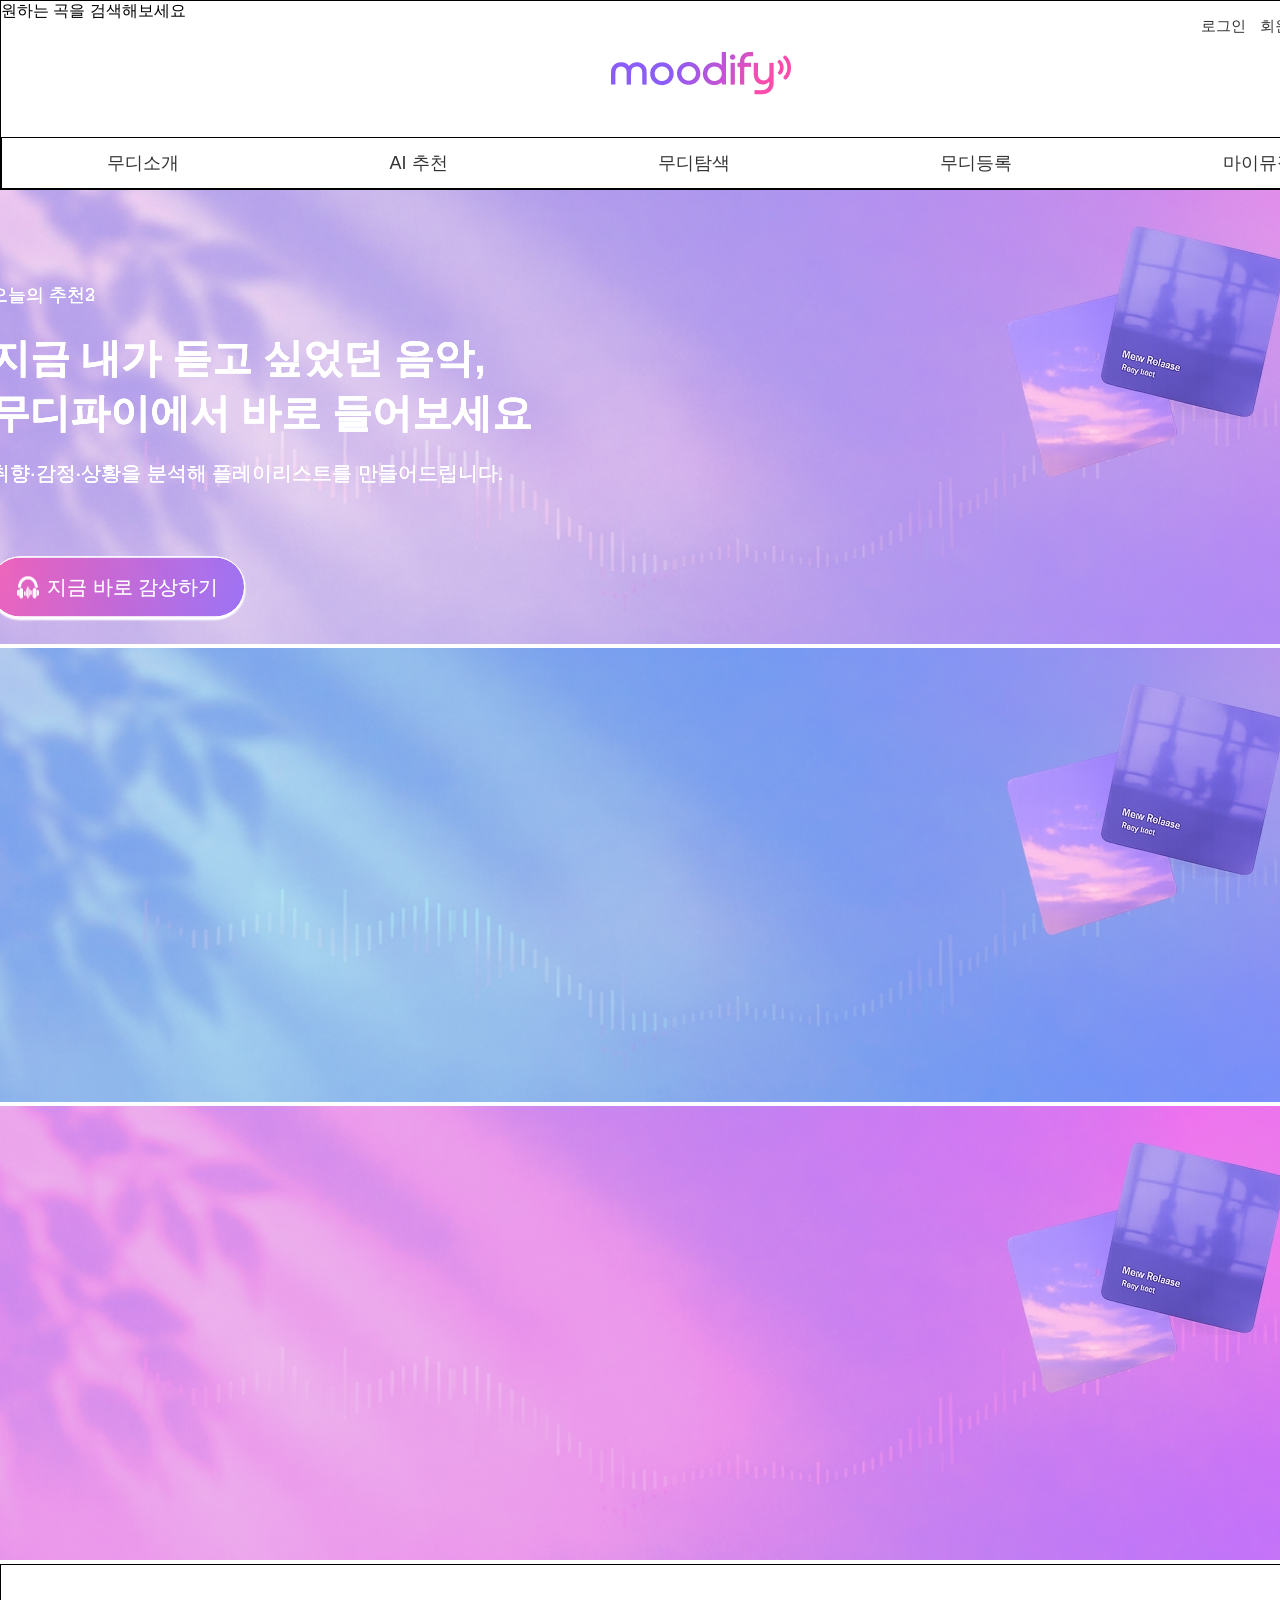
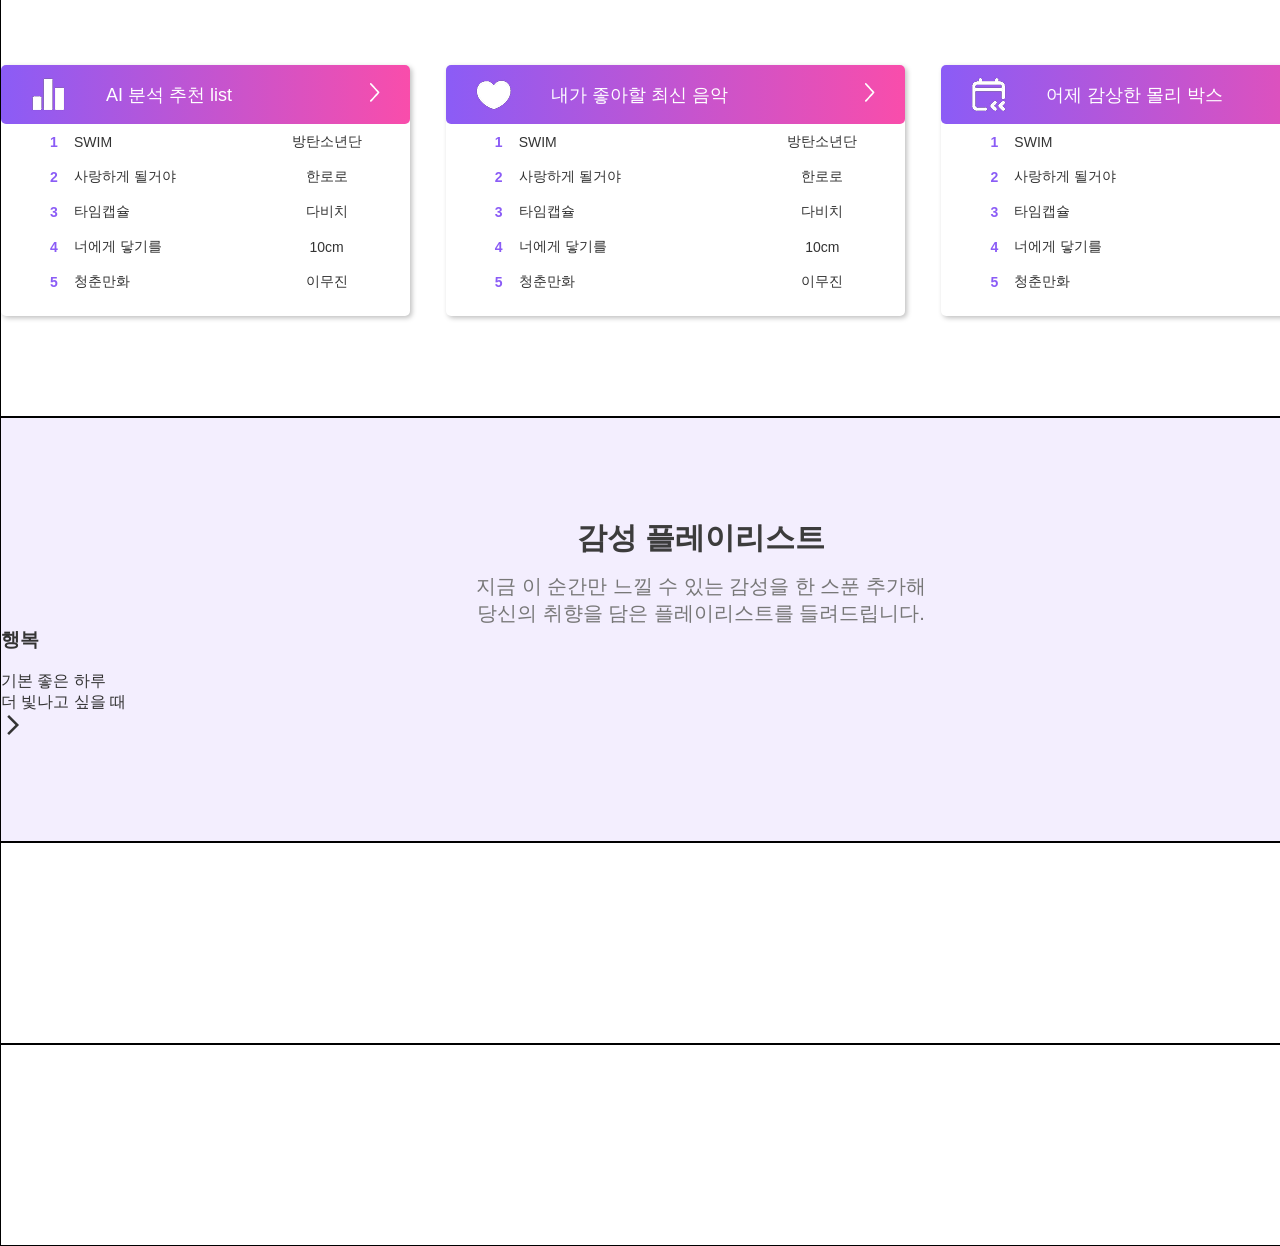
==== index.html @ 47341ced "많이했다" ====
<!DOCTYPE html>
<html lang="ko">
<head>
    <meta charset="UTF-8">
    <meta name="viewport" content="width=device-width, initial-scale=1.0">
    <title>Document</title>

    <link rel="stylesheet" href="css/font.css">
    <link rel="stylesheet" href="css/style.css">

     <!-- Link Swiper's CSS -->
    <link rel="stylesheet" href="https://cdn.jsdelivr.net/npm/swiper@12/swiper-bundle.min.css" />

     <!-- 구글 아이콘 CSS -->
    <link rel="stylesheet" href="https://fonts.googleapis.com/css2?family=Material+Symbols+Outlined">
    <script src="script/action.js"></script>


</head>


<body>
    <!-- header + #hero + (section_box>section#section * 4) + footer -->

    <header class="container">
        <div class="topset">
            <div class="search_box">원하는 곡을 검색해보세요</div>
            <div class="login_box">
                <div class="login">
                    <a href="#">로그인</a>
                    <a href="#">회원가입</a>
                    <a href="#">사이트맵</a>
                </div>
                <div class="logout">
                    <a href="#">로그아웃</a>
                    <a href="#">정보수정</a>
                    <a href="#">사이트맵</a>
                </div>
            </div>
        </div>
        <h1><a href="#"><img src="images/logo.png" alt="로고"></a></h1>
        <nav>
            <ul class="gnb">
                <li><a href="#">무디소개</a></li>
                <li><a href="#">AI 추천</a></li>
                <li><a href="#">무디탐색</a></li>
                <li><a href="#">무디등록</a></li>
                <li><a href="#">마이뮤직</a></li>
            </ul>
        </nav>
    </header>

    <!-- <div id="hero">
        <ul class="slidebox">
            <li>
                <img src="images/visual_main.jpg" alt="">
                <div class="textbox">
                    <div class="text1">오늘의 추천</div>
                    <strong>지금 내가 듣고 싶었던 음악,<br>무디파이에서 바로 들어보세요</strong>
                    <p>취향·감정·상황을 분석해 플레이리스트를 만들어드립니다.</p>
                    <a href="#"><img src="images/ico_01.png" alt="">지금 바로 감상하기</a>
                </div>
            </li>
            <li>
                <img src="images/visual_main2.jpg" alt="">
                <div class="textbox">
                    <div class="text1">오늘의 추천2</div>
                    <strong>지금 내가 듣고 싶었던 음악,<br>무디파이에서 바로 들어보세요</strong>
                    <p>취향·감정·상황을 분석해 플레이리스트를 만들어드립니다.</p>
                    <a href="#"><img src="images/ico_01.png" alt="">지금 바로 감상하기</a>
                </div>
            </li>
            <li>
                <img src="images/visual_main3.jpg" alt="">
                <div class="textbox">
                    <div class="text1">오늘의 추천3</div>
                    <strong>지금 내가 듣고 싶었던 음악,<br>무디파이에서 바로 들어보세요</strong>
                    <p>취향·감정·상황을 분석해 플레이리스트를 만들어드립니다.</p>
                    <a href="#"><img src="images/ico_01.png" alt="">지금 바로 감상하기</a>
                </div>
            </li>
        </ul>

    </div> -->

  <!-- Swiper -->
    <div class="swiper mySwiper">
        <div class="swiper-wrapper">
            <div class="swiper-slide">
                <img src="images/visual_main.jpg" alt="">
                <div class="textbox">
                    <div class="text1">오늘의 추천</div>
                    <strong>지금 내가 듣고 싶었던 음악,<br>무디파이에서 바로 들어보세요</strong>
                    <p>취향·감정·상황을 분석해 플레이리스트를 만들어드립니다.</p>
                    <a href="#"><img src="images/ico_01.png" alt="">지금 바로 감상하기</a>
                </div>
            </div>
            <div class="swiper-slide">
                <img src="images/visual_main2.jpg" alt="">
                <div class="textbox">
                    <div class="text1">오늘의 추천2</div>
                    <strong>지금 내가 듣고 싶었던 음악,<br>무디파이에서 바로 들어보세요</strong>
                    <p>취향·감정·상황을 분석해 플레이리스트를 만들어드립니다.</p>
                    <a href="#"><img src="images/ico_01.png" alt="">지금 바로 감상하기</a>
                </div>
            </div>
            <div class="swiper-slide">
                <img src="images/visual_main3.jpg" alt="">
                <div class="textbox">
                    <div class="text1">오늘의 추천3</div>
                    <strong>지금 내가 듣고 싶었던 음악,<br>무디파이에서 바로 들어보세요</strong>
                    <p>취향·감정·상황을 분석해 플레이리스트를 만들어드립니다.</p>
                    <a href="#"><img src="images/ico_01.png" alt="">지금 바로 감상하기</a>
                </div>
            </div>
        </div>
        <div class="swiper-button-next"></div>
        <div class="swiper-button-prev"></div>
        <img src="https://www.pngarts.com/files/8/Happy-Doraemon-PNG-Image.png" class="dora-next" alt="">
        <div class="swiper-pagination"></div>
    </div>

    <div id="sectionbox">
        <section id="section01">
            <div class="container">
                <div class="board">
                    <div class="tit">
                        <img src="images/ico_sec1.png" alt="">
                        <span>AI 분석 추천 list</span>
                        <a href="#" class="btn_more">
                            <img src="images/ico_arrow.png" alt="">
                        </a>
                    </div>
                    <ul>
                        <li>
                            <a href="#">
                                <div class="number">1</div>
                                <div class="title">SWIM</div>
                                <div class="singer">방탄소년단</div>
                            </a>
                        </li>
                        <li>
                            <a href="#">
                                <div class="number">2</div>
                                <div class="title">사랑하게 될거야</div>
                                <div class="singer">한로로</div>
                            </a>
                        </li>
                        <li>
                            <a href="#">
                                <div class="number">3</div>
                                <div class="title">타임캡슐</div>
                                <div class="singer">다비치</div>
                            </a>
                        </li>
                        <li>
                            <a href="#">
                                <div class="number">4</div>
                                <div class="title">너에게 닿기를</div>
                                <div class="singer">10cm</div>
                            </a>
                        </li>
                        <li>
                            <a href="#">
                                <div class="number">5</div>
                                <div class="title">청춘만화</div>
                                <div class="singer">이무진</div>
                            </a>
                        </li>                                                                        
                    </ul>
                </div>
                <div class="board">
                    <div class="tit">
                        <img src="images/ico_sec2.png" alt="">
                        <span>내가 좋아할 최신 음악</span>
                        <a href="#" class="btn_more">
                            <img src="images/ico_arrow.png" alt="">
                        </a>
                    </div>
                    <ul>
                        <li>
                            <a href="#">
                                <div class="number">1</div>
                                <div class="title">SWIM</div>
                                <div class="singer">방탄소년단</div>
                            </a>
                        </li>
                        <li>
                            <a href="#">
                                <div class="number">2</div>
                                <div class="title">사랑하게 될거야</div>
                                <div class="singer">한로로</div>
                            </a>
                        </li>
                        <li>
                            <a href="#">
                                <div class="number">3</div>
                                <div class="title">타임캡슐</div>
                                <div class="singer">다비치</div>
                            </a>
                        </li>
                        <li>
                            <a href="#">
                                <div class="number">4</div>
                                <div class="title">너에게 닿기를</div>
                                <div class="singer">10cm</div>
                            </a>
                        </li>
                        <li>
                            <a href="#">
                                <div class="number">5</div>
                                <div class="title">청춘만화</div>
                                <div class="singer">이무진</div>
                            </a>
                        </li>                                                                        
                    </ul>
                </div>
                <div class="board">
                    <div class="tit">
                        <img src="images/ico_sec3.png" alt="">
                        <span>어제 감상한 몰리 박스</span>
                        <a href="#" class="btn_more">
                            <img src="images/ico_arrow.png" alt="">
                        </a>
                    </div>
                    <ul>
                        <li>
                            <a href="#">
                                <div class="number">1</div>
                                <div class="title">SWIM</div>
                                <div class="singer">방탄소년단</div>
                            </a>
                        </li>
                        <li>
                            <a href="#">
                                <div class="number">2</div>
                                <div class="title">사랑하게 될거야</div>
                                <div class="singer">한로로</div>
                            </a>
                        </li>
                        <li>
                            <a href="#">
                                <div class="number">3</div>
                                <div class="title">타임캡슐</div>
                                <div class="singer">다비치</div>
                            </a>
                        </li>
                        <li>
                            <a href="#">
                                <div class="number">4</div>
                                <div class="title">너에게 닿기를</div>
                                <div class="singer">10cm</div>
                            </a>
                        </li>
                        <li>
                            <a href="#">
                                <div class="number">5</div>
                                <div class="title">청춘만화</div>
                                <div class="singer">이무진</div>
                            </a>
                        </li>                                                                        
                    </ul>
                </div>
            </div>
        </section>
        <section id="section02">
            <div class="container">
                <h2>감성 플레이리스트<span>지금 이 순간만 느낄 수 있는 감성을 한 스푼 추가해<br>당신의 취향을 담은 플레이리스트를 들려드립니다.</span></h2>
                <ul class="content">
                    <li>
                        <a href="#">
                            <h3>행복</h3>
                            <img src="" alt="" class="sec2_img1">
                            <p>기본 좋은 하루<br>더 빛나고 싶을 때</p>
                            <span class="material-symbols-outlined">arrow_forward_ios</span>
                        </a>
                    </li>
                </ul>
            </div>
        </section>
        <section id="section03">
            <div class="container">

            </div>
        </section>
        <section id="section04">
            <div class="container">

            </div>
        </section>
    </div>
    <footer></footer>





  <!-- Swiper JS -->
  <script src="https://cdn.jsdelivr.net/npm/swiper@12/swiper-bundle.min.js"></script>

  <!-- Initialize Swiper -->
  <script>
    var swiper = new Swiper(".mySwiper", {
      slidesPerView: 1,
      spaceBetween: 0,
      loop: true,
      pagination: {
        el: ".swiper-pagination",
        clickable: true,
      },
      navigation: {
        nextEl: ".dora-next",
        prevEl: ".swiper-button-prev",
      },
    });
  </script>

</body>
</html>
---- css/font.css ----
@font-face {
    font-family: 'Pretendard';
    src: url('https://cdn.jsdelivr.net/gh/projectnoonnu/pretendard@1.0/Pretendard-Thin.woff2') format('woff2');
    font-weight: 100;
    font-display: swap;
}

@font-face {
    font-family: 'Pretendard';
    src: url('https://cdn.jsdelivr.net/gh/projectnoonnu/pretendard@1.0/Pretendard-ExtraLight.woff2') format('woff2');
    font-weight: 200;
    font-display: swap;
}

@font-face {
    font-family: 'Pretendard';
    src: url('https://cdn.jsdelivr.net/gh/projectnoonnu/pretendard@1.0/Pretendard-Light.woff2') format('woff2');
    font-weight: 300;
    font-display: swap;
}

@font-face {
    font-family: 'Pretendard';
    src: url('https://cdn.jsdelivr.net/gh/projectnoonnu/pretendard@1.0/Pretendard-Regular.woff2') format('woff2');
    font-weight: 400;
    font-display: swap;
}

@font-face {
    font-family: 'Pretendard';
    src: url('https://cdn.jsdelivr.net/gh/projectnoonnu/pretendard@1.0/Pretendard-Medium.woff2') format('woff2');
    font-weight: 500;
    font-display: swap;
}

@font-face {
    font-family: 'Pretendard';
    src: url('https://cdn.jsdelivr.net/gh/projectnoonnu/pretendard@1.0/Pretendard-SemiBold.woff2') format('woff2');
    font-weight: 600;
    font-display: swap;
}

@font-face {
    font-family: 'Pretendard';
    src: url('https://cdn.jsdelivr.net/gh/projectnoonnu/pretendard@1.0/Pretendard-Bold.woff2') format('woff2');
    font-weight: 700;
    font-display: swap;
}

@font-face {
    font-family: 'Pretendard';
    src: url('https://cdn.jsdelivr.net/gh/projectnoonnu/pretendard@1.0/Pretendard-ExtraBold.woff2') format('woff2');
    font-weight: 800;
    font-display: swap;
}

@font-face {
    font-family: 'Pretendard';
    src: url('https://cdn.jsdelivr.net/gh/projectnoonnu/pretendard@1.0/Pretendard-Black.woff2') format('woff2');
    font-weight: 900;
    font-display: swap;
}
---- css/style.css ----
@charset "UTF-8";

/* reset */
* {margin: 0; padding: 0;}
li {list-style: none;}
a {text-decoration: none; color: #333;}

body {font-family:'Pretendard', '맑은 고딕', sans-serif;}

.container {width: 1400px; margin: 0 auto; border: 1px solid #000;}

header {}
header .topset {display: flex; justify-content: space-between;}
header .topset .search_box {}
header .topset .login_box {font-size: 15px;}
header .topset .login_box .login{display: flex; justify-content: end;}
header .topset .login_box .logout{display: none;}
header .topset .login_box a { padding: 16px 7px;}


header h1{text-align: center;}


header nav {margin-top: 34px; border: }
header nav .gnb {border: 1px solid #000; display: flex;}
header nav .gnb li { font-size: 18px; display: flex; flex-grow: 1;}
header nav .gnb li a { flex-grow: 1; text-align: center;padding: 13px;}

#hero{width: 100%; height: 454px; background: url(../images/visual_main.jpg) no-repeat center 0 / cover; position: relative; /* background-size: cover; *//* background-image: url(../images/visual_main.jpg); background-repeat: no-repeat; background-position: center; */}
#hero .textbox{color:#fff; position:absolute; left:50%; margin-left:-650px; top:50%; transform: translateY(-50%);} 
#hero .textbox .text1{font-size:18px; margin-bottom:24px}
#hero .textbox strong{font-size:40px; margin-bottom:19px; display: block;}
#hero .textbox p{font-size:20px; margin-bottom:70px;}
#hero .textbox a{font-size:20px; color:#fff;padding:16px 26px; border:1px solid #fff;gap:8px; border-radius: 30px; background:linear-gradient(105deg,rgba(249,77,172,0.4),rgba(139, 92, 246,0.4)); align-items:center; display:inline-flex; box-shadow:0 2px 2px rgba(255,255,255,0.8)}

#hero .slidebox {display: flex; width: 300%;}
#hero .slidebox li{position: relative;}

.mySwiper .textbox{color:#fff; position:absolute; left:50%; margin-left:-650px; top:50%; transform: translateY(-50%);} 
.mySwiper .textbox .text1{font-size:18px; margin-bottom:24px}
.mySwiper .textbox strong{font-size:40px; margin-bottom:19px; display: block;}
.mySwiper .textbox p{font-size:20px; margin-bottom:70px;}
.mySwiper .textbox a{font-size:20px; color:#fff;padding:16px 26px; border:1px solid #fff;gap:8px; border-radius: 30px; background:linear-gradient(105deg,rgba(249,77,172,0.4),rgba(139, 92, 246,0.4)); align-items:center; display:inline-flex; box-shadow:0 2px 2px rgba(255,255,255,0.8)}

.mySwiper .swiper-pagination-bullet-active{background: #fff}
.mySwiper .swiper-button-next, .mySwiper .swiper-button-prev{color:red;}



.dora-next{position:absolute; width: 50px; right:50px; top:50%;  z-index:11; transform: translateY(-50%); }


#sectionbox .container{padding:100px 0;} 
#section01 .container{display: flex; gap: 36px;} 

#section01 .board{ flex-grow: 1; box-shadow:2px 2px 5px rgba(0,0,0,0.25); border-radius:5px;}

#section01 .board .tit{font-size:18px;border-radius:5px; gap:40px; color:#fff;display: flex; align-items: center; padding:12px 30px; background: linear-gradient(90deg, #8b5cf6, #f94dab);;}
#section01 .board .tit span{flex-grow: 1;}

#section01 .board ul{padding-bottom:17px; ;}
#section01 .board ul li{}
#section01 .board ul li a{display: flex; padding:0 33px; font-size:14px; height: 35px; align-items: center;;}
#section01 .board ul li a .number{width: 40px; font-weight:600;text-align:center; color:#8b5cf6 }
#section01 .board ul li a .title{flex-grow: 1; font-weight:500;}
#section01 .board ul li a .singer{width: 100px;text-align:center;}

#section02{background: rgba(139, 92, 246,0.1);}
#section02 .container{ }
#section02 h2{font-size:30px; color:#3c3c3c; width: 476px; margin:0 auto; text-align:center;}
#section02 h2 span{font-size:20px; color:#777; font-weight:400; display: block; margin-top:14px;}

#section02 .content{}
#section02 .content li{}
#section02 .content li a{}
#section02 .content li a h3{}
#section02 .content li a .sec2_img1{}
#section02 .content li a p{}


footer{}
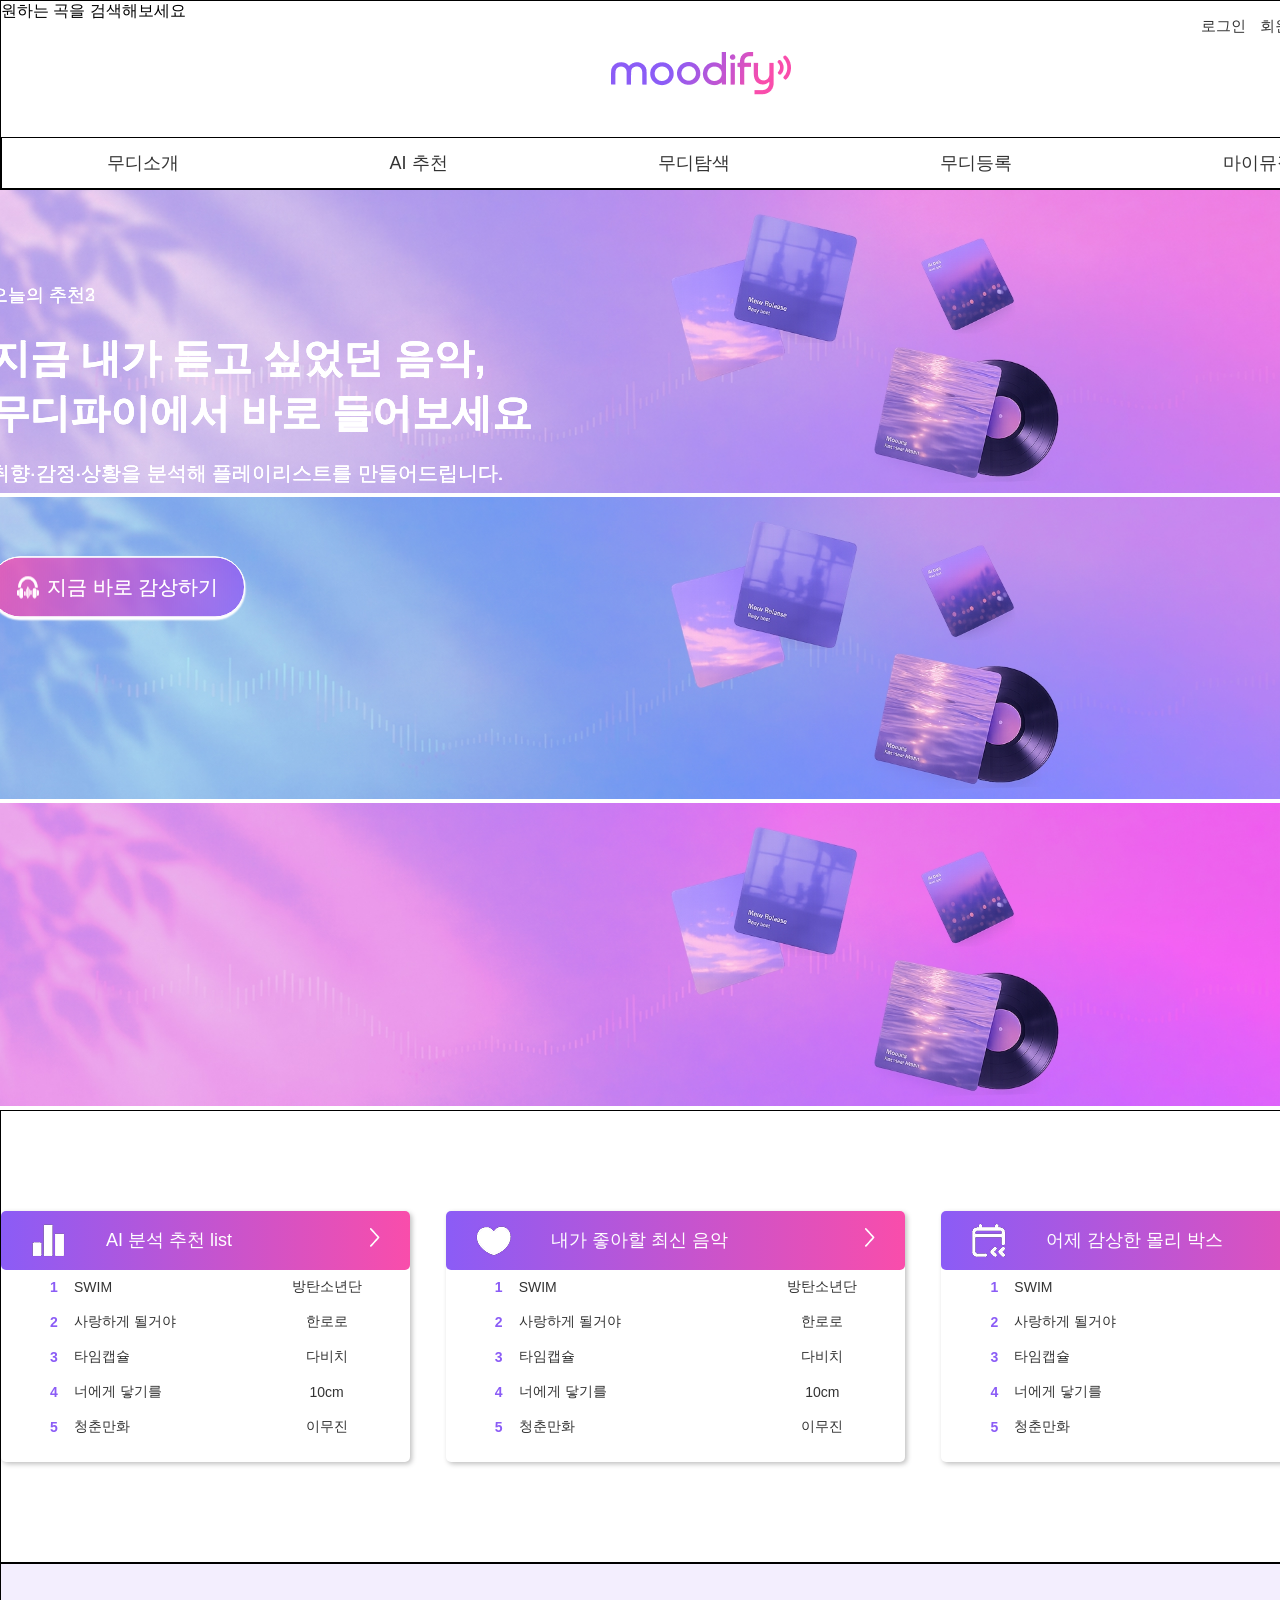
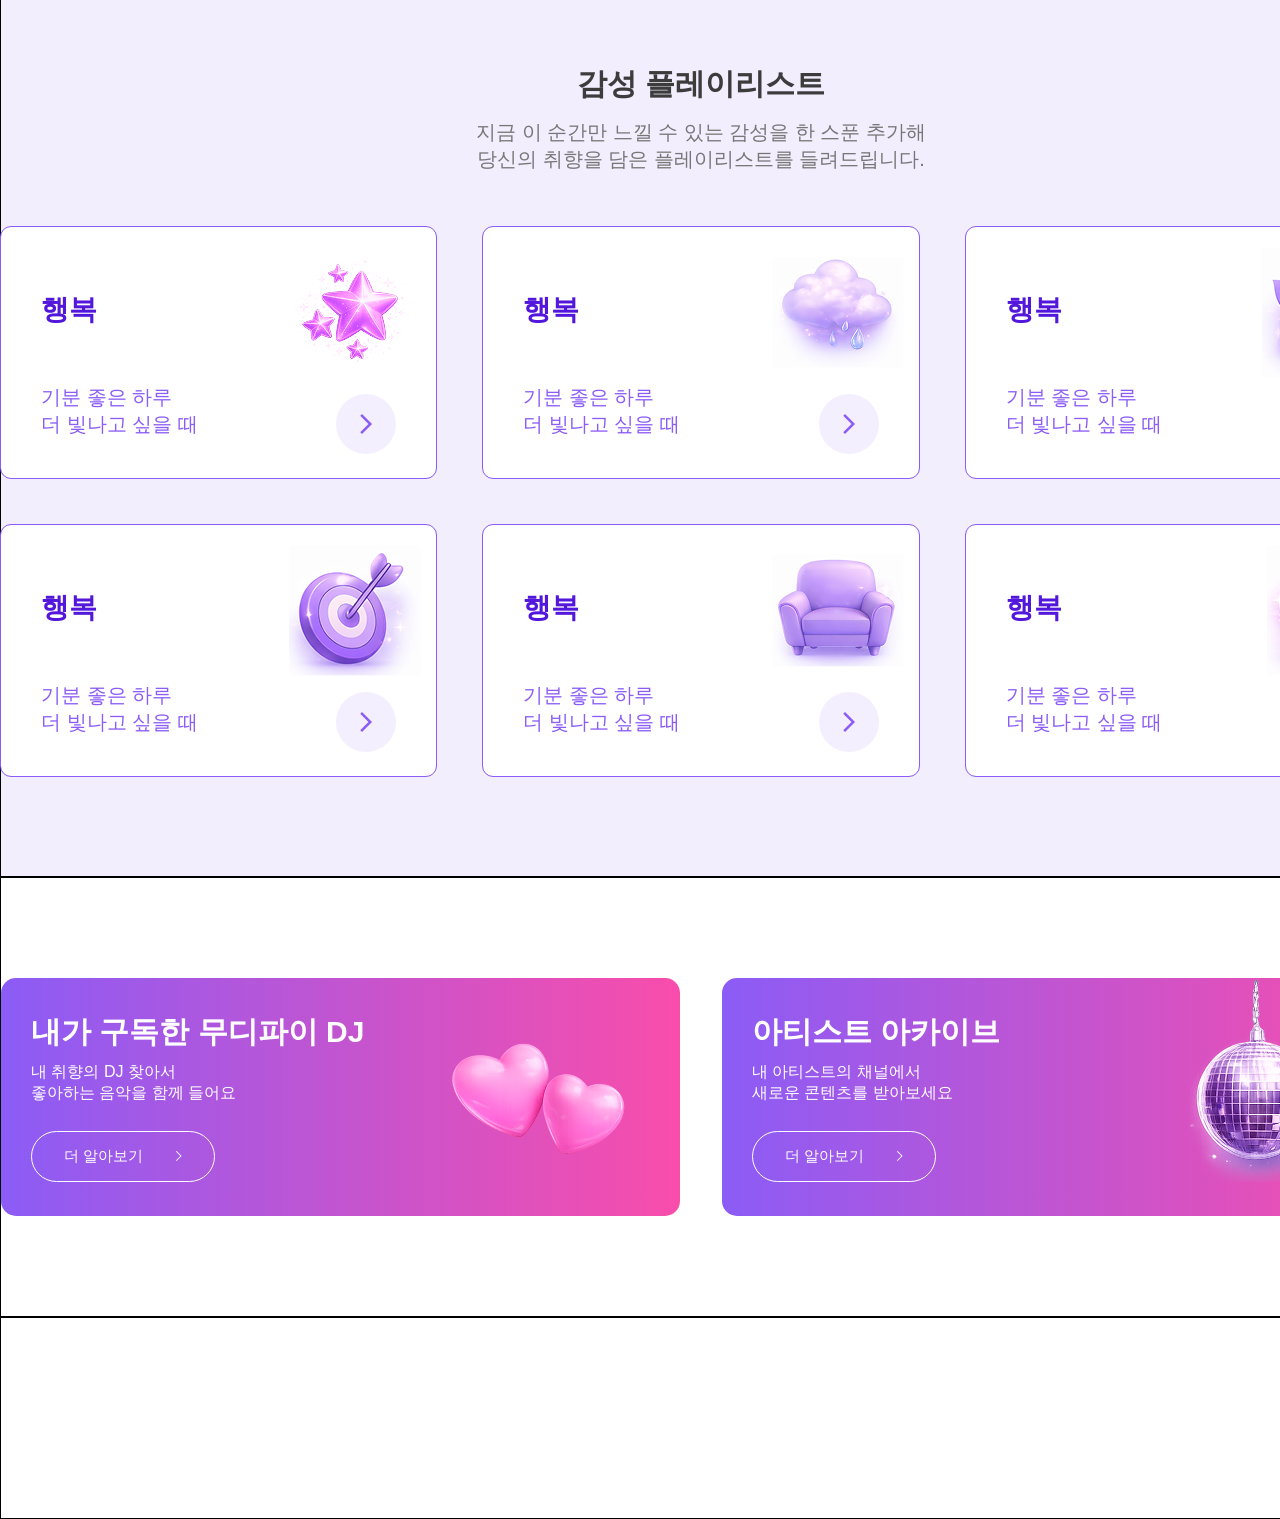
==== commit 83b16b2e: "다해간다" ====
--- a/index.html
+++ b/index.html
@@ -270,8 +270,48 @@
                     <li>
                         <a href="#">
                             <h3>행복</h3>
-                            <img src="" alt="" class="sec2_img1">
-                            <p>기본 좋은 하루<br>더 빛나고 싶을 때</p>
+                            <img src="images/sec2_img1.png" alt="" class="sec2_img1">
+                            <p>기분 좋은 하루<br>더 빛나고 싶을 때</p>
+                            <span class="material-symbols-outlined">arrow_forward_ios</span>
+                        </a>
+                    </li>
+                    <li>
+                        <a href="#">
+                            <h3>행복</h3>
+                            <img src="images/sec2_img2.png" alt="" class="sec2_img1">
+                            <p>기분 좋은 하루<br>더 빛나고 싶을 때</p>
+                            <span class="material-symbols-outlined">arrow_forward_ios</span>
+                        </a>
+                    </li>
+                    <li>
+                        <a href="#">
+                            <h3>행복</h3>
+                            <img src="images/sec2_img3.png" alt="" class="sec2_img1">
+                            <p>기분 좋은 하루<br>더 빛나고 싶을 때</p>
+                            <span class="material-symbols-outlined">arrow_forward_ios</span>
+                        </a>
+                    </li>
+                    <li>
+                        <a href="#">
+                            <h3>행복</h3>
+                            <img src="images/sec2_img4.png" alt="" class="sec2_img1">
+                            <p>기분 좋은 하루<br>더 빛나고 싶을 때</p>
+                            <span class="material-symbols-outlined">arrow_forward_ios</span>
+                        </a>
+                    </li>
+                    <li>
+                        <a href="#">
+                            <h3>행복</h3>
+                            <img src="images/sec2_img5.png" alt="" class="sec2_img1">
+                            <p>기분 좋은 하루<br>더 빛나고 싶을 때</p>
+                            <span class="material-symbols-outlined">arrow_forward_ios</span>
+                        </a>
+                    </li>
+                    <li>
+                        <a href="#">
+                            <h3>행복</h3>
+                            <img src="images/sec2_img6.png" alt="" class="sec2_img1">
+                            <p>기분 좋은 하루<br>더 빛나고 싶을 때</p>
                             <span class="material-symbols-outlined">arrow_forward_ios</span>
                         </a>
                     </li>
@@ -280,7 +320,24 @@
         </section>
         <section id="section03">
             <div class="container">
-
+                <ul class="content">
+                    <li>
+                        <div class="textbox">
+                            <strong>내가 구독한 무디파이 DJ</strong>
+                            <p>내 취향의 DJ 찾아서<br>좋아하는 음악을 함께 들어요</p>
+                            <a href="#">더 알아보기 <img src="images/ico_arrow2.png" alt=""></a>
+                        </div>
+                        <figure><img src="images/sec3_img1.png" alt=""></figure>
+                    </li>
+                    <li>
+                        <div class="textbox">
+                            <strong>아티스트 아카이브 </strong>
+                            <p>내 아티스트의 채널에서<br>새로운 콘텐츠를 받아보세요</p>
+                            <a href="#">더 알아보기 <img src="images/ico_arrow2.png" alt=""></a>
+                        </div>
+                        <figure><img src="images/sec3_img2.png" alt=""></figure>
+                    </li>
+                </ul>
             </div>
         </section>
         <section id="section04">
--- a/css/style.css
+++ b/css/style.css
@@ -36,6 +36,8 @@
 #hero .slidebox {display: flex; width: 300%;}
 #hero .slidebox li{position: relative;}
 
+.mySwiper .swiper-slide > img{width: 100%; object-fit: cover;}
+
 .mySwiper .textbox{color:#fff; position:absolute; left:50%; margin-left:-650px; top:50%; transform: translateY(-50%);} 
 .mySwiper .textbox .text1{font-size:18px; margin-bottom:24px}
 .mySwiper .textbox strong{font-size:40px; margin-bottom:19px; display: block;}
@@ -65,18 +67,48 @@
 #section01 .board ul li a .title{flex-grow: 1; font-weight:500;}
 #section01 .board ul li a .singer{width: 100px;text-align:center;}
 
+
+/************************섹션2*******************************/
 #section02{background: rgba(139, 92, 246,0.1);}
 #section02 .container{ }
-#section02 h2{font-size:30px; color:#3c3c3c; width: 476px; margin:0 auto; text-align:center;}
+#section02 h2{font-size:30px; color:#3c3c3c; width: 476px; margin:0 auto 54px; text-align:center;}
 #section02 h2 span{font-size:20px; color:#777; font-weight:400; display: block; margin-top:14px;}
 
-#section02 .content{}
-#section02 .content li{}
-#section02 .content li a{}
-#section02 .content li a h3{}
-#section02 .content li a .sec2_img1{}
-#section02 .content li a p{}
+#section02 .content{ display: flex; gap:47px; flex-wrap: wrap;}
+#section02 .content li{border: 4px solid transparent; width:30%;transition: 0.3s;outline:1px solid #8b5cf6; position: relative; flex-grow: 1; border-radius: 10px; background: #fff;}
+#section02 .content li a{display: block; padding:60px 36px 36px 36px; ;}
+#section02 .content li a h3{font-size:28px; color:#5317db;margin-bottom:55px;}
+#section02 .content li a .sec2_img1{ position: absolute; right:10px;top:15px;}
+#section02 .content li a span{position: absolute; right:36px;color:#8b5cf6; bottom:20px; width: 60px; height: 60px; background: #f4efff; border-radius: 50%; display: flex;align-items: center; justify-content: center;}
+#section02 .content li a p{font-size:20px; color:#8b5cf6}
 
+
+#section02 .content li:hover{border: 4px solid transparent; background: 
+    linear-gradient(#fff, #fff) padding-box,
+    linear-gradient(45deg, #f94dab, #8b5cf6) border-box; transform: scale(1.05);}
+#section02 .content li:hover a h3{color:#f94dab}
+#section02 .content li:hover a p{color:#f94dab}
+#section02 .content li:hover a span{color:#f94dab; background: #feefff;}
+
+
+
+/************************섹션3*******************************/
+#section03{}
+#section03 .content{display: flex; gap:42px;}
+#section03 .content li{padding:34px 30px;flex-grow: 1;border-radius:15px;; color:#fff; position:relative; width: 40%;background: #000;background: linear-gradient(90deg, #8b5cf6, #f94dab);}
+#section03 .content li .textbox{}
+#section03 .content li .textbox strong{font-size:30px; margin-bottom:9px; display: block;}
+#section03 .content li .textbox p{font-size:16px; margin-bottom:27px;}
+#section03 .content li .textbox a{font-size:15px; color:#fff; border-radius:50px; align-items: center; gap:33px; border:1px solid #fff; padding:15px 32px; display: inline-flex;  }
+#section03 .content li figure{position: absolute; top:0; right:53px}
+
+
+/************************섹션4*******************************/
+
+
+
+
+/***************************푸터*******************************/
 
 footer{}
 
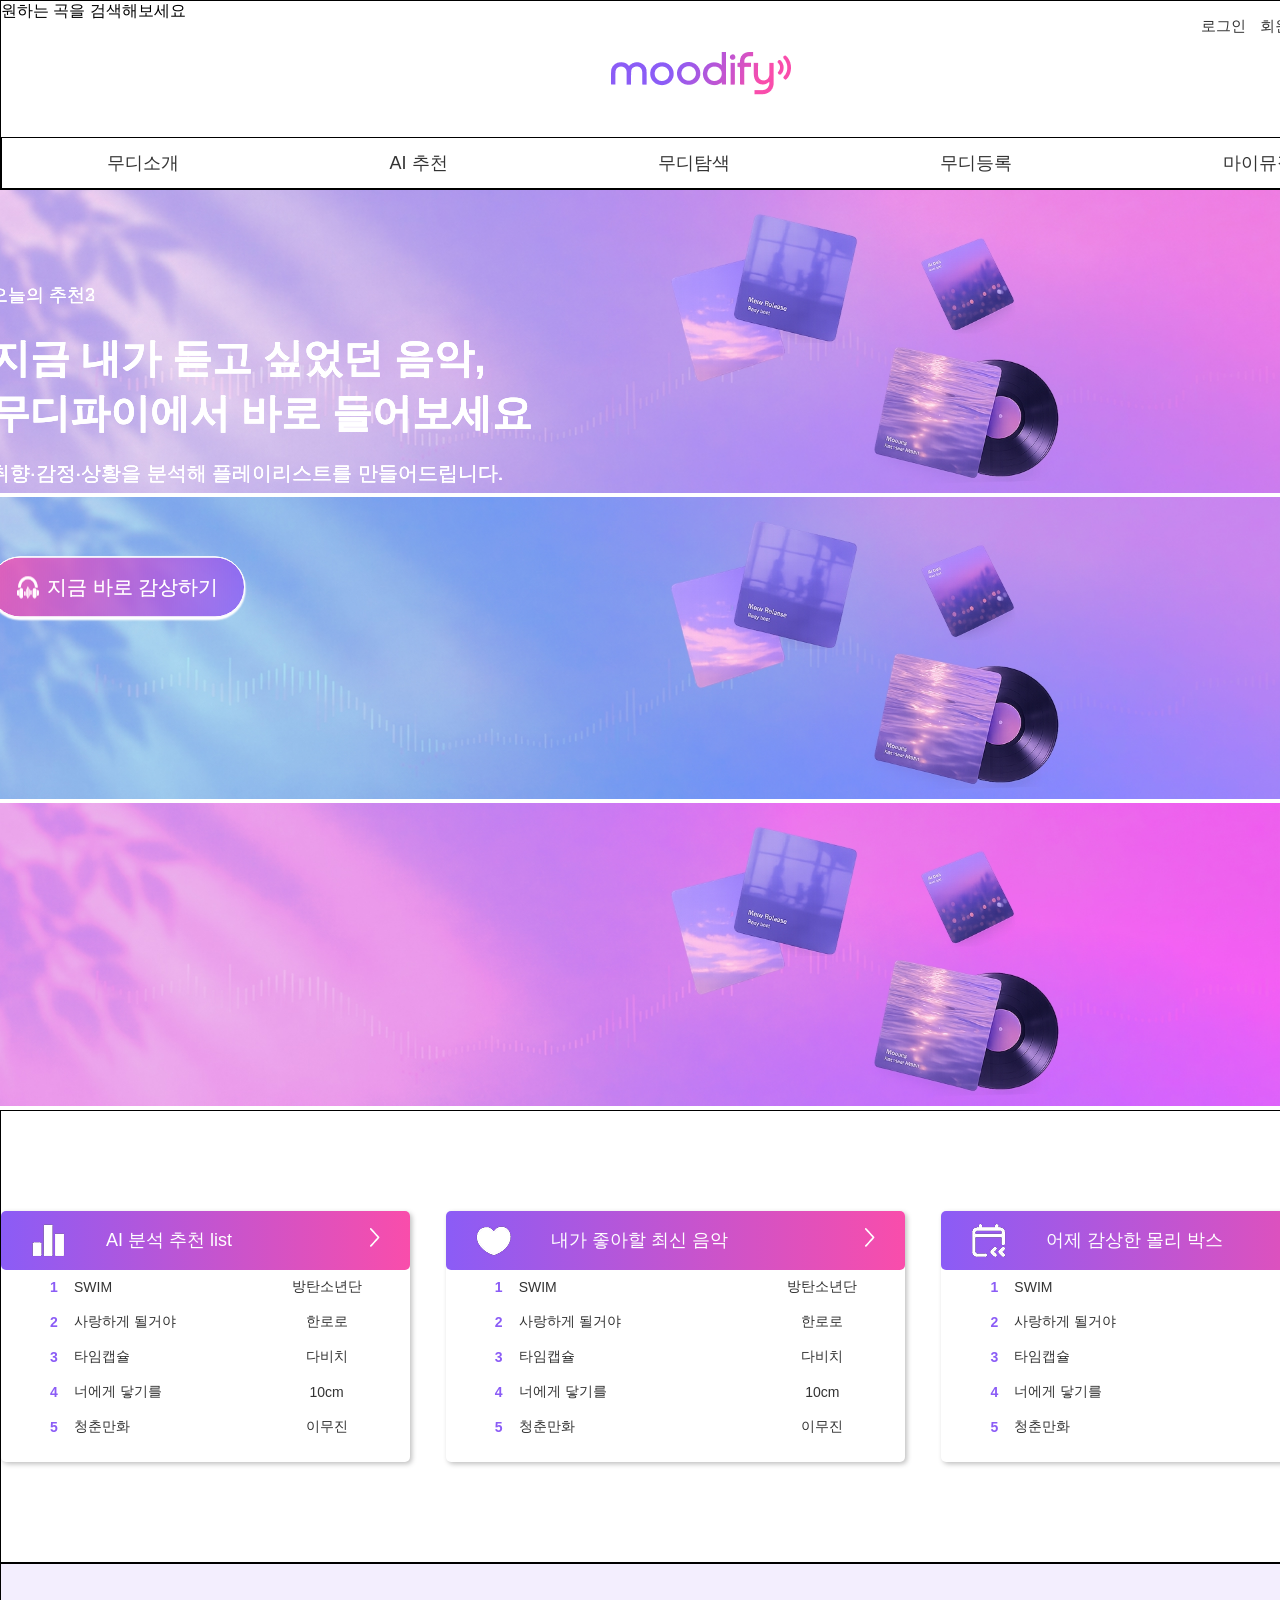
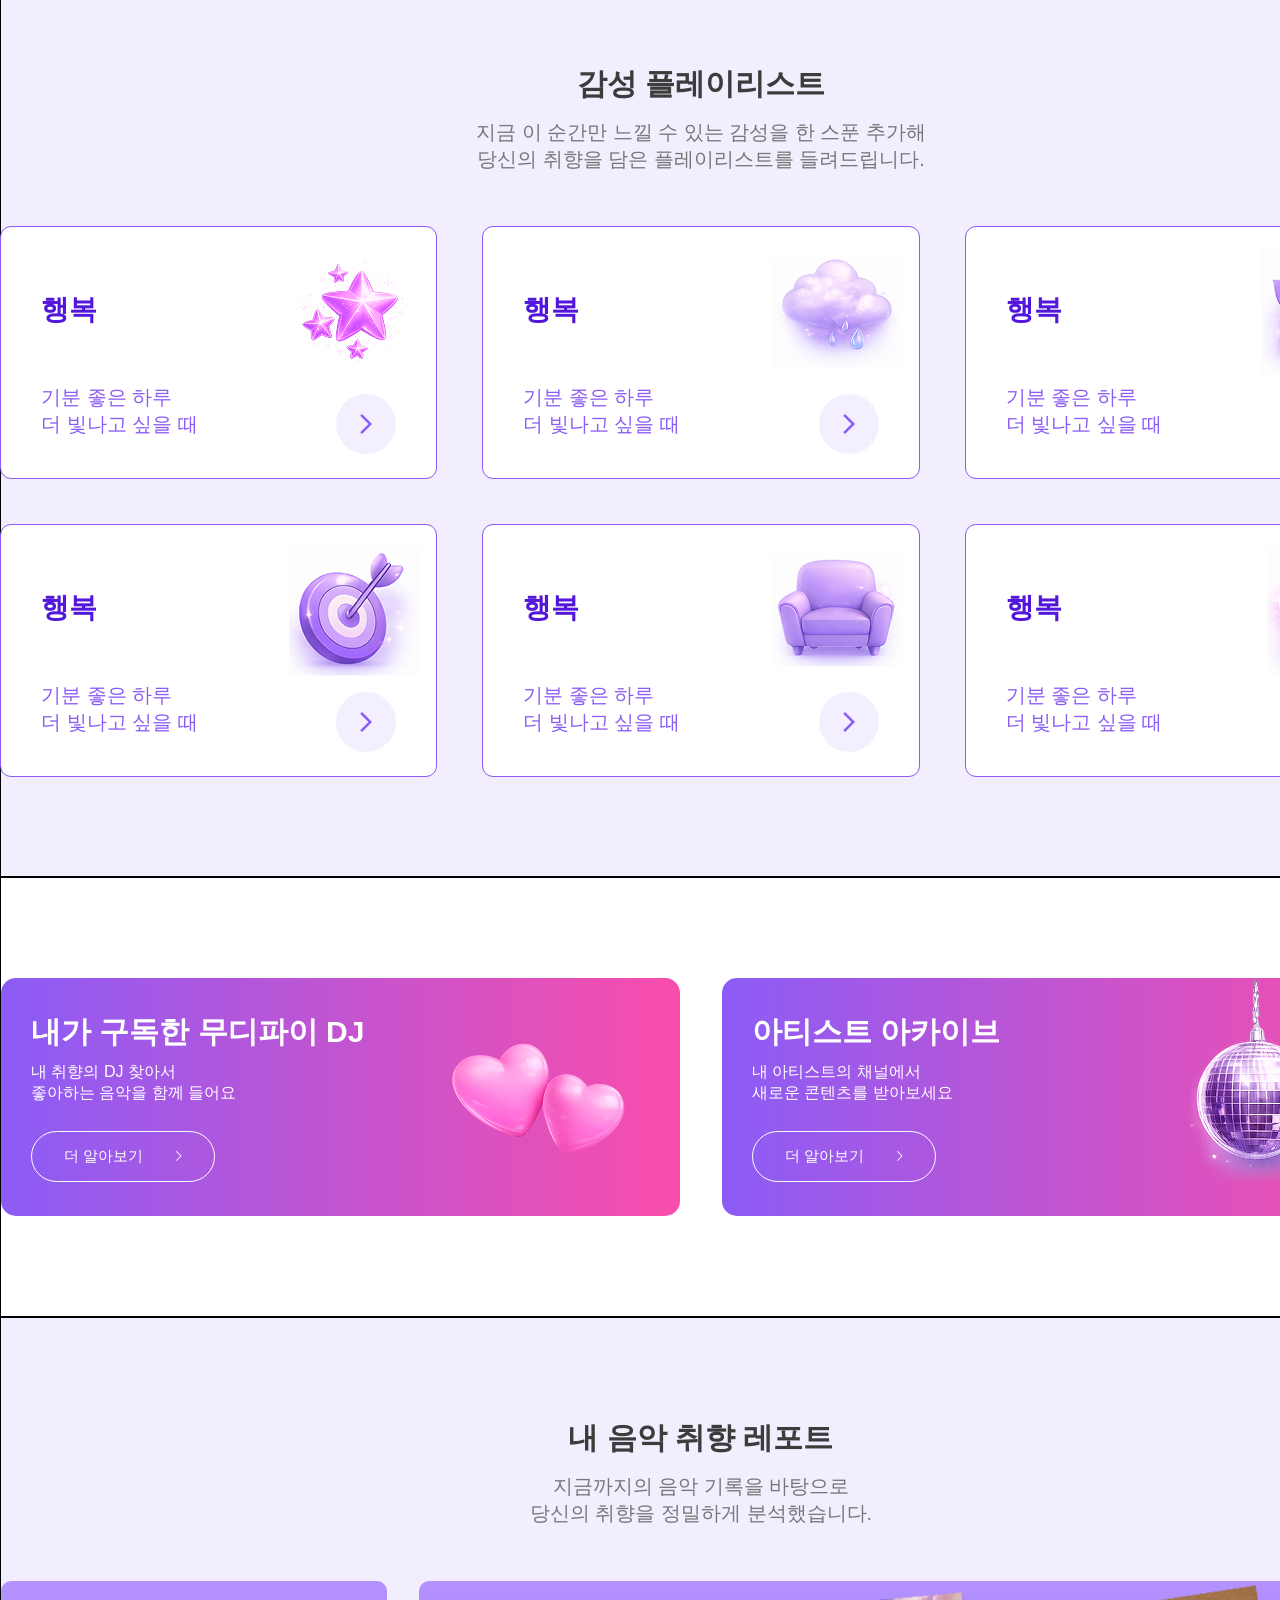
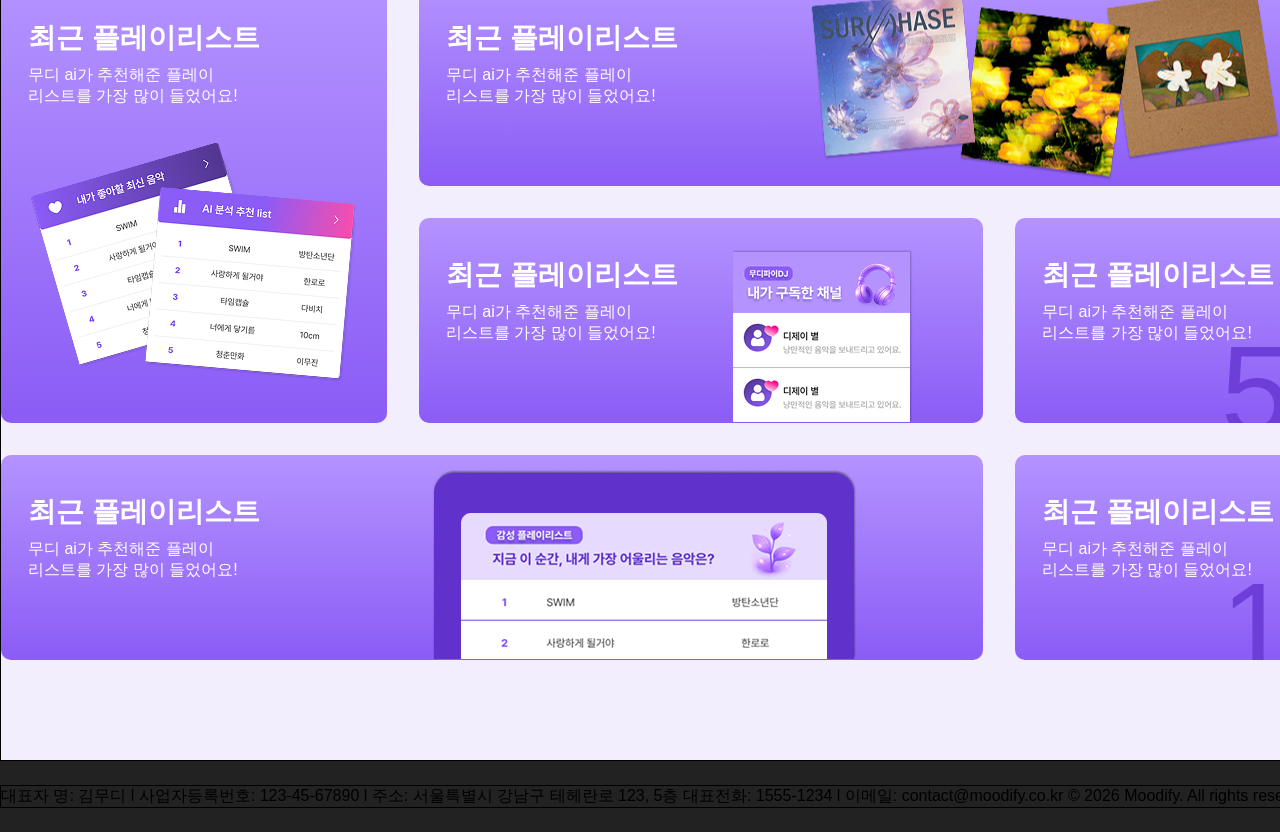
==== commit ee55ac93: "메인메뉴빼고완성" ====
--- a/index.html
+++ b/index.html
@@ -325,7 +325,7 @@
                         <div class="textbox">
                             <strong>내가 구독한 무디파이 DJ</strong>
                             <p>내 취향의 DJ 찾아서<br>좋아하는 음악을 함께 들어요</p>
-                            <a href="#">더 알아보기 <img src="images/ico_arrow2.png" alt=""></a>
+                            <a href="#" class="btn1">더 알아보기 <img src="images/ico_arrow2.png" alt=""></a>
                         </div>
                         <figure><img src="images/sec3_img1.png" alt=""></figure>
                     </li>
@@ -333,7 +333,7 @@
                         <div class="textbox">
                             <strong>아티스트 아카이브 </strong>
                             <p>내 아티스트의 채널에서<br>새로운 콘텐츠를 받아보세요</p>
-                            <a href="#">더 알아보기 <img src="images/ico_arrow2.png" alt=""></a>
+                            <a href="#" class="btn1">더 알아보기 <img src="images/ico_arrow2.png" alt=""></a>
                         </div>
                         <figure><img src="images/sec3_img2.png" alt=""></figure>
                     </li>
@@ -342,11 +342,75 @@
         </section>
         <section id="section04">
             <div class="container">
-
+                <h2>내 음악 취향 레포트 <span>지금까지의 음악 기록을 바탕으로<br>당신의 취향을 정밀하게 분석했습니다.</span></h2>
+                <ul class="content">
+                    <li class="card1">
+                        <a href="#">
+                            <div class="textbox">
+                                <h3>최근 플레이리스트</h3>
+                                <p>무디 ai가 추천해준 플레이<br>리스트를 가장 많이 들었어요!</p>
+                            </div>
+                            <img src="images/sec4_img1.png" alt="" class="s4_img1">
+                        </a>
+                    </li>
+                    <li class="card2">
+                        <a href="#">
+                            <div class="textbox">
+                                <h3>최근 플레이리스트</h3>
+                                <p>무디 ai가 추천해준 플레이<br>리스트를 가장 많이 들었어요!</p>
+                            </div>
+                            <img src="images/sec4_img2.png" alt="" class="s4_img2">
+                        </a>
+                    </li>
+                    <li>
+                        <a href="#">
+                            <div class="textbox">
+                                <h3>최근 플레이리스트</h3>
+                                <p>무디 ai가 추천해준 플레이<br>리스트를 가장 많이 들었어요!</p>
+                            </div>
+                            <img src="images/sec4_img3.png" alt="" class="s4_img3">
+                        </a>
+                    </li>
+                    <li>
+                        <a href="#">
+                            <div class="textbox">
+                                <h3>최근 플레이리스트</h3>
+                                <p>무디 ai가 추천해준 플레이<br>리스트를 가장 많이 들었어요!</p>
+                            </div>
+                            <span class="num">573</span>
+                        </a>
+                    </li>
+                    <li class="card2">
+                        <a href="#">
+                            <div class="textbox">
+                                <h3>최근 플레이리스트</h3>
+                                <p>무디 ai가 추천해준 플레이<br>리스트를 가장 많이 들었어요!</p>
+                            </div>
+                            <img src="images/sec4_img4.png" alt="" class="s4_img4">
+                        </a>
+                    </li>
+                    <li>
+                        <a href="#">
+                            <div class="textbox">
+                                <h3>최근 플레이리스트</h3>
+                                <p>무디 ai가 추천해준 플레이<br>리스트를 가장 많이 들었어요!</p>
+                            </div>
+                            <span class="num">110</span>
+                        </a>
+                    </li>
+                </ul>
             </div>
         </section>
     </div>
-    <footer></footer>
+    <footer>
+        <div class="container">
+
+        
+        대표자 명: 김무디   l   사업자등록번호: 123-45-67890   l   주소: 서울특별시 강남구 테헤란로 123, 5층
+대표전화: 1555-1234   l   이메일: contact@moodify.co.kr   © 2026 Moodify. All rights reserved
+                이용약관
+        </div>
+    </footer>
 
 
 
--- a/css/style.css
+++ b/css/style.css
@@ -8,6 +8,9 @@
 body {font-family:'Pretendard', '맑은 고딕', sans-serif;}
 
 .container {width: 1400px; margin: 0 auto; border: 1px solid #000;}
+.btn1{font-size:15px; color:#fff; border-radius:50px; align-items: center; gap:33px; border:1px solid #fff; padding:15px 32px; display: inline-flex;  }
+
+
 
 header {}
 header .topset {display: flex; justify-content: space-between;}
@@ -99,16 +102,35 @@
 #section03 .content li .textbox{}
 #section03 .content li .textbox strong{font-size:30px; margin-bottom:9px; display: block;}
 #section03 .content li .textbox p{font-size:16px; margin-bottom:27px;}
-#section03 .content li .textbox a{font-size:15px; color:#fff; border-radius:50px; align-items: center; gap:33px; border:1px solid #fff; padding:15px 32px; display: inline-flex;  }
 #section03 .content li figure{position: absolute; top:0; right:53px}
 
 
 /************************섹션4*******************************/
+#section04{background: rgba(138,92,246,0.1);}
+#section04 h2{font-size:30px; color:#3c3c3c; width: 476px; margin:0 auto 54px; text-align:center;}
+#section04 h2 span{font-size:20px; color:#777; font-weight:400; display: block; margin-top:14px;}
 
+#section04 .content{display: grid; gap:32px; grid-template-columns: 383fr 560fr 383fr; grid-template-rows: 205px 205px 205px;}
+#section04 .content li{background: linear-gradient(0deg, #8b5cf6, #b493ff); position:relative; padding: 38px 27px; border-radius: 10px;overflow: hidden;}
+#section04 .content li.card1{grid-row:1/3;} /*첫번째 줄에서 3번쨰 줄까지 합치기*/
+#section04 .content li.card2{grid-column: span 2; /*2/4*/} /*두번째 칸에서 4번째 칸까지 합치기*/
+#section04 .content li.card5{grid-column: span 2; /*2/4*/} /*두번째 칸에서 4번째 칸까지 합치기*/
 
+#section04 .content li a{}
+#section04 .content li a .textbox{color:#fff;}
+#section04 .content li a .textbox h3{font-size:28px; margin-bottom:8px;}
+#section04 .content li a .textbox p{font-size:16px;}
+#section04 .content li a .textbox img{}
 
+#section04 .content li .s4_img1{position: absolute; bottom:39px; left:50%; transform: translateX(-50%);}
+#section04 .content li .s4_img2{position: absolute; right:120px; top:50%; transform: translateY(-50%);}
+#section04 .content li .s4_img3{position: absolute; right:70px;bottom:0;}
+#section04 .content li .s4_img4{position: absolute; right:126px; bottom:0;}
+
+#section04 .content li .num{position:absolute; font-size:126px; color:#6e3ed9; right:-30px;bottom:-40px;}
 
 /***************************푸터*******************************/
 
-footer{}
+footer{background:#222; padding:24px 0}
+footer .container{}
 
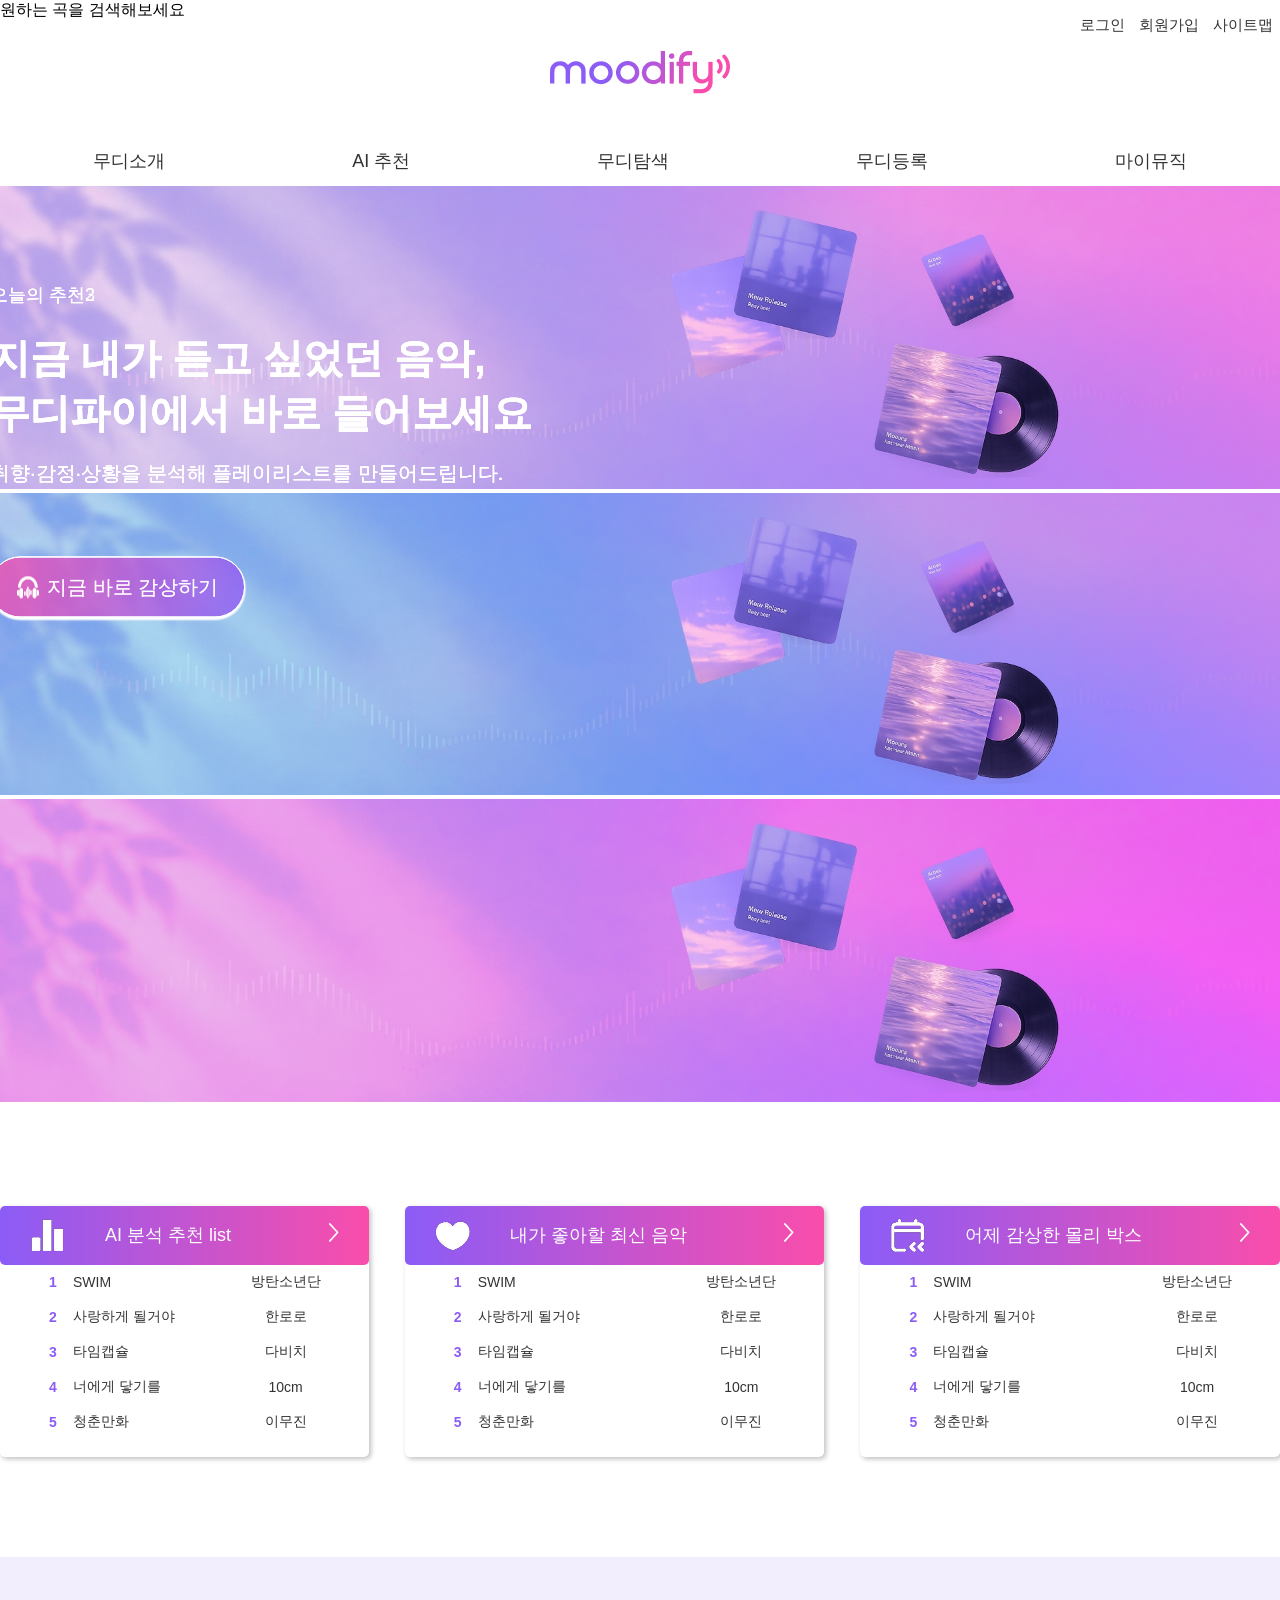
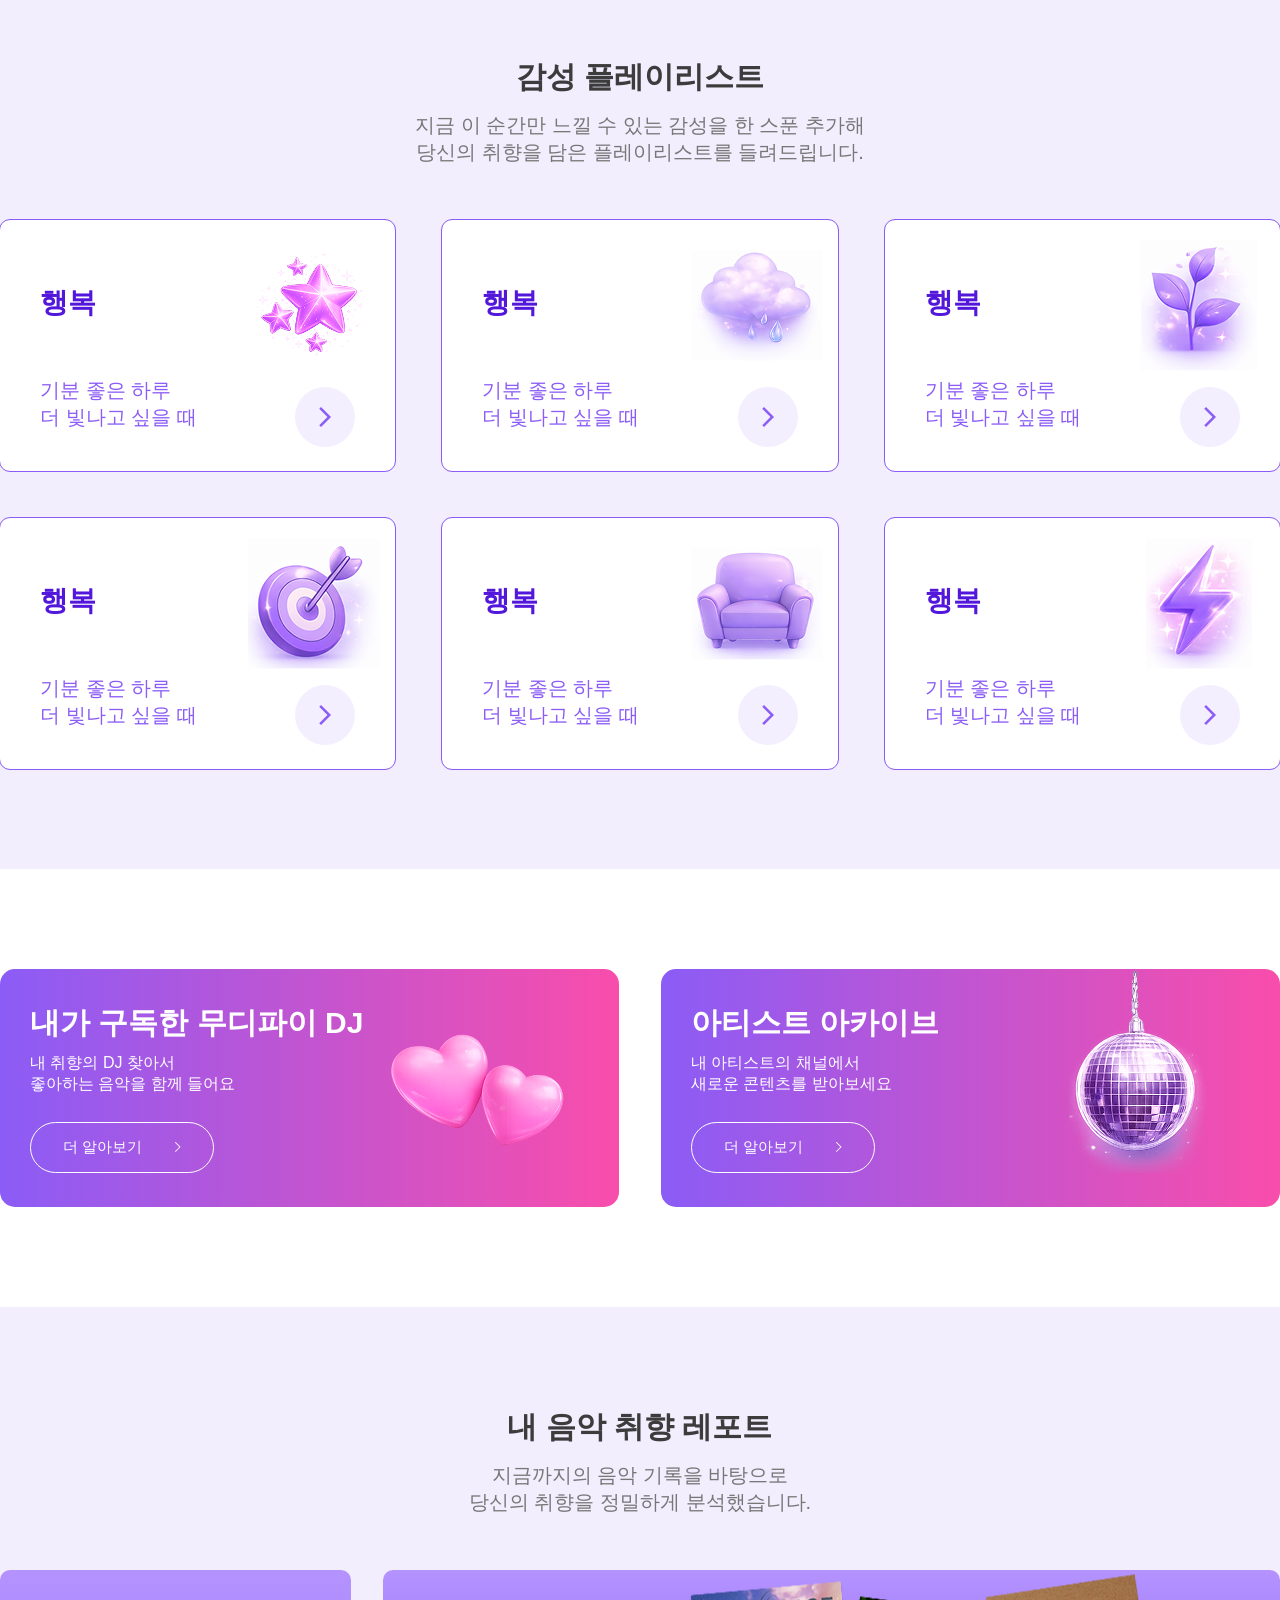
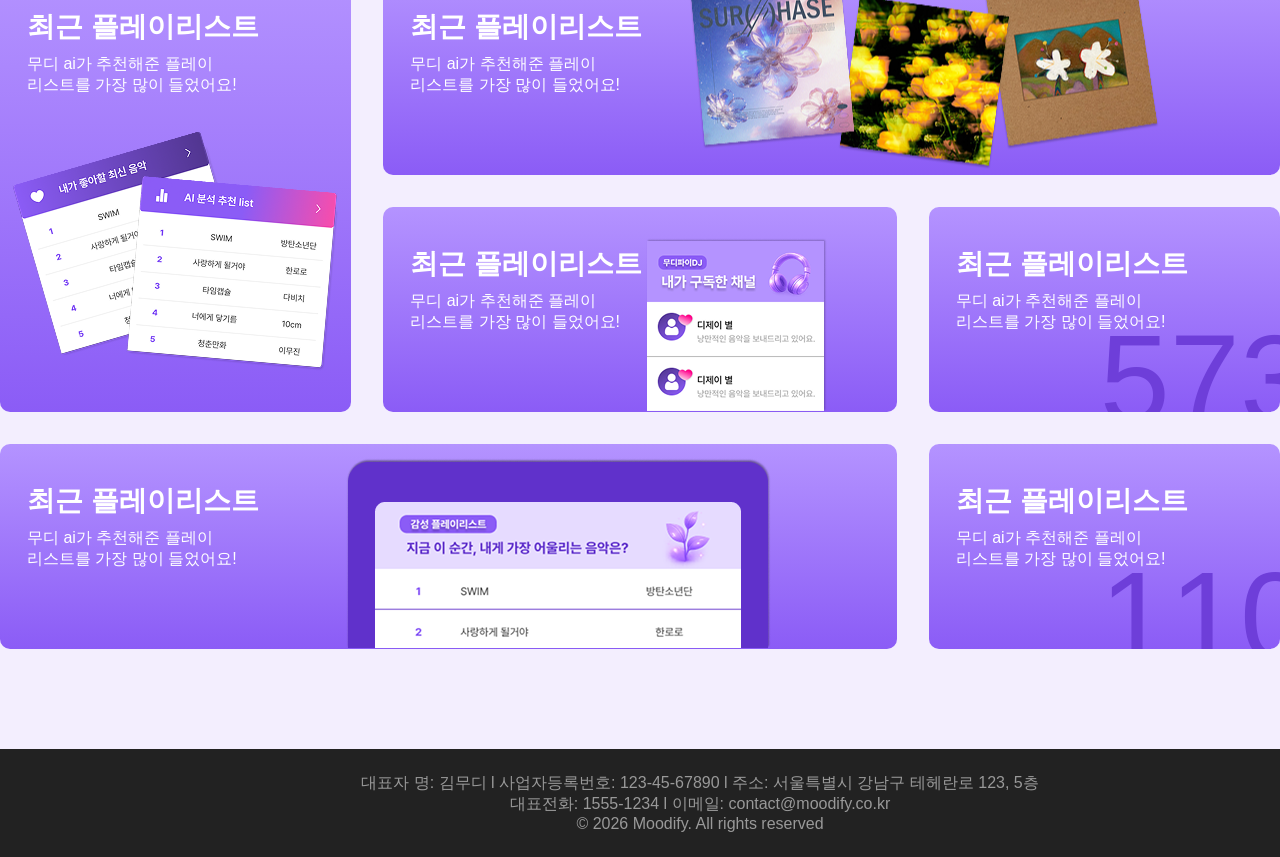
==== commit b446058a: "완성?" ====
--- a/index.html
+++ b/index.html
@@ -38,50 +38,34 @@
                 </div>
             </div>
         </div>
-        <h1><a href="#"><img src="images/logo.png" alt="로고"></a></h1>
+        <h1><a href="index.html"><img src="images/logo.png" alt="로고"></a></h1>
         <nav>
             <ul class="gnb">
-                <li><a href="#">무디소개</a></li>
+                <li>
+                    <a href="greeting.html">무디소개</a>
+                    <ul class="lnb">
+                        <li><a href="#">2차 카테고리1</a></li>
+                        <li><a href="#">2차 카테고리1</a></li>
+                        <li><a href="#">2차 카테고리1</a></li>
+                        <li><a href="#">2차 카테고리1</a></li>
+                    </ul>
+                </li>
                 <li><a href="#">AI 추천</a></li>
-                <li><a href="#">무디탐색</a></li>
+                <li>
+                    <a href="#">무디탐색</a>
+                    <ul class="lnb">
+                        <li><a href="#">2차 카테고리3</a></li>
+                        <li><a href="#">2차 카테고리3</a></li>
+                        <li><a href="#">2차 카테고리3</a></li>
+                        <li><a href="#">2차 카테고리3</a></li>
+                    </ul>
+                </li>
                 <li><a href="#">무디등록</a></li>
                 <li><a href="#">마이뮤직</a></li>
             </ul>
         </nav>
     </header>
 
-    <!-- <div id="hero">
-        <ul class="slidebox">
-            <li>
-                <img src="images/visual_main.jpg" alt="">
-                <div class="textbox">
-                    <div class="text1">오늘의 추천</div>
-                    <strong>지금 내가 듣고 싶었던 음악,<br>무디파이에서 바로 들어보세요</strong>
-                    <p>취향·감정·상황을 분석해 플레이리스트를 만들어드립니다.</p>
-                    <a href="#"><img src="images/ico_01.png" alt="">지금 바로 감상하기</a>
-                </div>
-            </li>
-            <li>
-                <img src="images/visual_main2.jpg" alt="">
-                <div class="textbox">
-                    <div class="text1">오늘의 추천2</div>
-                    <strong>지금 내가 듣고 싶었던 음악,<br>무디파이에서 바로 들어보세요</strong>
-                    <p>취향·감정·상황을 분석해 플레이리스트를 만들어드립니다.</p>
-                    <a href="#"><img src="images/ico_01.png" alt="">지금 바로 감상하기</a>
-                </div>
-            </li>
-            <li>
-                <img src="images/visual_main3.jpg" alt="">
-                <div class="textbox">
-                    <div class="text1">오늘의 추천3</div>
-                    <strong>지금 내가 듣고 싶었던 음악,<br>무디파이에서 바로 들어보세요</strong>
-                    <p>취향·감정·상황을 분석해 플레이리스트를 만들어드립니다.</p>
-                    <a href="#"><img src="images/ico_01.png" alt="">지금 바로 감상하기</a>
-                </div>
-            </li>
-        </ul>
-
-    </div> -->
 
   <!-- Swiper -->
     <div class="swiper mySwiper">
@@ -404,11 +388,9 @@
     </div>
     <footer>
         <div class="container">
-
-        
-        대표자 명: 김무디   l   사업자등록번호: 123-45-67890   l   주소: 서울특별시 강남구 테헤란로 123, 5층
-대표전화: 1555-1234   l   이메일: contact@moodify.co.kr   © 2026 Moodify. All rights reserved
-                이용약관
+            <p>대표자 명: 김무디   l   사업자등록번호: 123-45-67890   l   주소: 서울특별시 강남구 테헤란로 123, 5층</p>
+            <p>대표전화: 1555-1234   l   이메일: contact@moodify.co.kr</p>
+            <p>© 2026 Moodify. All rights reserved</p>
         </div>
     </footer>
 
--- a/css/style.css
+++ b/css/style.css
@@ -4,10 +4,11 @@
 * {margin: 0; padding: 0;}
 li {list-style: none;}
 a {text-decoration: none; color: #333;}
+hr{border:0;}
 
 body {font-family:'Pretendard', '맑은 고딕', sans-serif;}
 
-.container {width: 1400px; margin: 0 auto; border: 1px solid #000;}
+.container {max-width: 1400px; margin: 0 auto; }
 .btn1{font-size:15px; color:#fff; border-radius:50px; align-items: center; gap:33px; border:1px solid #fff; padding:15px 32px; display: inline-flex;  }
 
 
@@ -25,9 +26,17 @@
 
 
 header nav {margin-top: 34px; border: }
-header nav .gnb {border: 1px solid #000; display: flex;}
-header nav .gnb li { font-size: 18px; display: flex; flex-grow: 1;}
-header nav .gnb li a { flex-grow: 1; text-align: center;padding: 13px;}
+header nav .gnb {display: flex;}
+header nav .gnb > li{ font-size: 18px; display: flex; flex-grow: 1;position: relative;}
+header nav .gnb > li > a { flex-grow: 1; text-align: center;padding: 13px;}
+
+header nav .gnb li .lnb{position:absolute; z-index:3; width: 100%; top:100%; background: #a06dfe; /* overflow: hidden;height: 0;*/transition: 0.5s; opacity: 0; visibility: hidden; }
+header nav .gnb li .lnb li{font-size:18px;}
+header nav .gnb li .lnb li a{ color:#fff; padding: 13px 0; display: block;text-align: center;}
+
+header nav .gnb li:hover{background: #6c2dc5; }
+header nav .gnb li:hover a{color: #fff;}
+header nav .gnb li:hover .lnb{ /* height: 190px;  */ opacity: 1; visibility: visible;}
 
 #hero{width: 100%; height: 454px; background: url(../images/visual_main.jpg) no-repeat center 0 / cover; position: relative; /* background-size: cover; *//* background-image: url(../images/visual_main.jpg); background-repeat: no-repeat; background-position: center; */}
 #hero .textbox{color:#fff; position:absolute; left:50%; margin-left:-650px; top:50%; transform: translateY(-50%);} 
@@ -132,5 +141,50 @@
 /***************************푸터*******************************/
 
 footer{background:#222; padding:24px 0}
-footer .container{}
+footer .container{width: 1400px; margin:0 auto; color:#fff; text-align:center; color:#999}
 
+
+
+
+
+
+
+
+/*---------------------------------------sub style------------------------------------*/
+
+
+/**************** greeting ******************/
+
+#hero_sub{height: 300px; background: #eee;}
+
+
+#section_box_sub{background: #f9f9f9; padding-top:20px;}
+#section_box_sub .container{padding:100px 0;}
+
+#section_box_sub nav{  }
+#section_box_sub nav .sub{padding: 0 165px; background: #fff; display: flex;justify-content: center;}
+#section_box_sub nav .sub li{font-size: 18px;}
+#section_box_sub nav .sub li a{padding: 13px 20px; display: block; }
+#section_box_sub nav .sub li.now a, 
+#section_box_sub nav .sub li:hover a,{ font-weight:600; color:#000; }
+
+
+
+.content_sub{}
+.content_sub h2{display: flex; flex-direction:column; align-items: center;}
+.content_sub h2 strong{font-size: 40px; letter-spacing: 0.5em; font-weight:700;} 
+.content_sub h2 .text{font-size: 30px; font-weight:400; color:#a06dfe}
+.content_sub h2 hr{ width:50%; height:1px;  margin:20px 0; border-top: 1px dashed #bbb;}
+
+.content_sub .content_box{margin-top:50px;}
+.content_sub .content_box .content{display: flex;flex-wrap: wrap; gap:41px}
+.content_sub .content_box .content li{width: 26%; flex-grow: 1;}
+.content_sub .content_box .content li figure{}
+.content_sub .content_box .content li figure img{width: 100%;}
+.content_sub .content_box .content li h3{margin:7px 0}
+.content_sub .content_box .content li ul{}
+.content_sub .content_box .content li ul li{width: 100%; font-ize:18px; color:#5545454; padding:5px 0; position: relative; padding-left:10px;}
+.content_sub .content_box .content li ul li:before{content:''; width:4px; height:4px; position: absolute; background: #6e3ed9; top:14px; left:0;}
+
+
+
